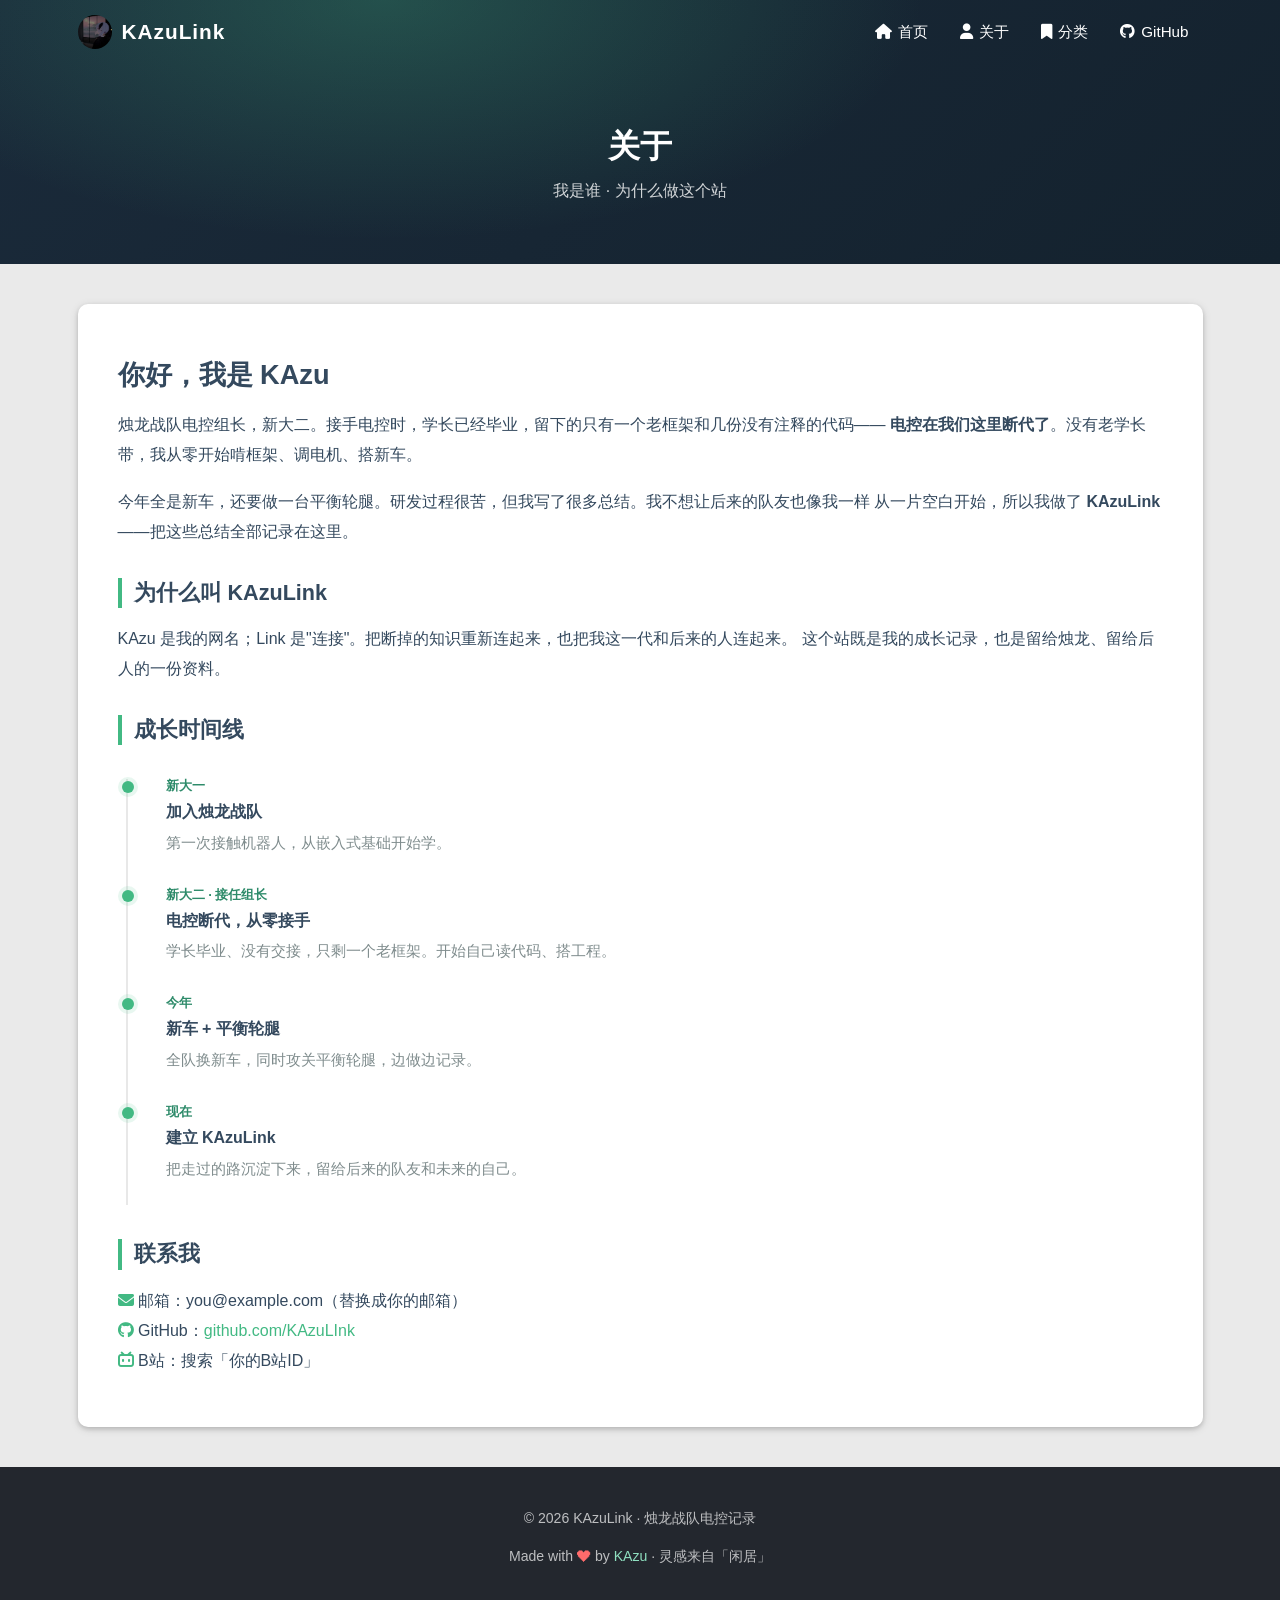
==== about.html @ f5722d4b "init: KAzuLink 电控博客" ====
<!DOCTYPE html>
<html lang="zh-CN">
<head>
  <meta charset="utf-8">
  <meta name="viewport" content="width=device-width, initial-scale=1.0">
  <meta name="description" content="关于 KAzuLink 与烛龙电控">
  <title>关于 · KAzuLink</title>
  <link rel="icon" type="image/png" href="preview.jpg">
  <link rel="stylesheet" href="https://cdn.jsdelivr.net/npm/@fortawesome/fontawesome-free@6.5.1/css/all.min.css">
  <link rel="stylesheet" href="https://cdn.jsdelivr.net/npm/aos@2.3.4/dist/aos.css">
  <link rel="stylesheet" href="css/style.css">
</head>
<body>

  <header class="navbar-fixed">
    <nav id="headNav" class="nav-transparent">
      <div class="container">
        <div class="brand">
          <a href="index.html" class="waves-effect">
            <img src="preview.jpg" class="logo-img" alt="LOGO">
            <span>KAzuLink</span>
          </a>
        </div>
        <ul class="nav-menu">
          <li><a href="index.html" class="waves-effect"><i class="fas fa-home"></i><span>首页</span></a></li>
          <li><a href="about.html" class="waves-effect"><i class="fas fa-user"></i><span>关于</span></a></li>
          <li><a href="categories.html" class="waves-effect"><i class="fas fa-bookmark"></i><span>分类</span></a></li>
          <li><a href="https://github.com/KAzuLInk" target="_blank" class="waves-effect"><i class="fab fa-github"></i><span>GitHub</span></a></li>
        </ul>
      </div>
    </nav>
  </header>

  <section class="page-hero">
    <h1 data-aos="fade-up">关于</h1>
    <p data-aos="fade-up" data-aos-delay="100">我是谁 · 为什么做这个站</p>
  </section>

  <main class="container">
    <div class="article" data-aos="fade-up">
      <h1>你好，我是 KAzu</h1>
      <p>
        烛龙战队电控组长，新大二。接手电控时，学长已经毕业，留下的只有一个老框架和几份没有注释的代码——
        <strong>电控在我们这里断代了</strong>。没有老学长带，我从零开始啃框架、调电机、搭新车。
      </p>
      <p>
        今年全是新车，还要做一台平衡轮腿。研发过程很苦，但我写了很多总结。我不想让后来的队友也像我一样
        从一片空白开始，所以我做了 <strong>KAzuLink</strong>——把这些总结全部记录在这里。
      </p>

      <h2>为什么叫 KAzuLink</h2>
      <p>
        KAzu 是我的网名；Link 是"连接"。把断掉的知识重新连起来，也把我这一代和后来的人连起来。
        这个站既是我的成长记录，也是留给烛龙、留给后人的一份资料。
      </p>

      <h2>成长时间线</h2>
      <div class="timeline">
        <div class="timeline-item">
          <div class="time">新大一</div>
          <h4>加入烛龙战队</h4>
          <p>第一次接触机器人，从嵌入式基础开始学。</p>
        </div>
        <div class="timeline-item">
          <div class="time">新大二 · 接任组长</div>
          <h4>电控断代，从零接手</h4>
          <p>学长毕业、没有交接，只剩一个老框架。开始自己读代码、搭工程。</p>
        </div>
        <div class="timeline-item">
          <div class="time">今年</div>
          <h4>新车 + 平衡轮腿</h4>
          <p>全队换新车，同时攻关平衡轮腿，边做边记录。</p>
        </div>
        <div class="timeline-item">
          <div class="time">现在</div>
          <h4>建立 KAzuLink</h4>
          <p>把走过的路沉淀下来，留给后来的队友和未来的自己。</p>
        </div>
      </div>

      <h2>联系我</h2>
      <p>
        <i class="fas fa-envelope" style="color:#42b983"></i> 邮箱：you@example.com（替换成你的邮箱）<br>
        <i class="fab fa-github" style="color:#42b983"></i> GitHub：<a href="https://github.com/KAzuLInk">github.com/KAzuLInk</a><br>
        <i class="fab fa-bilibili" style="color:#42b983"></i> B站：搜索「你的B站ID」
      </p>
    </div>
  </main>

  <footer>
    <p>© 2026 KAzuLink · 烛龙战队电控记录</p>
    <p>Made with <span class="heart">❤</span> by <a href="about.html">KAzu</a> · 灵感来自「闲居」</p>
  </footer>

  <script src="https://cdn.jsdelivr.net/npm/aos@2.3.4/dist/aos.js"></script>
  <script src="js/main.js"></script>
</body>
</html>
---- css/style.css ----
/* ============================================================
   KAzuLink · 电控技术博客
   风格复刻自 "闲居" (Hexo + Matery 主题)
   ============================================================ */

:root {
  --bg: #eaeaea;
  --text: #34495e;
  --text-light: #7f8c8d;
  --accent: #42b983;
  --accent-dark: #2e8b6a;
  --accent-light: rgba(66, 185, 131, .12);
  --card-bg: #ffffff;
  --border: #e8e8e8;
  --shadow: 0 2px 5px 0 rgba(0, 0, 0, .16), 0 2px 10px 0 rgba(0, 0, 0, .12);
  --shadow-hover: 0 6px 16px 0 rgba(0, 0, 0, .18), 0 4px 20px 0 rgba(0, 0, 0, .14);
  --radius: 10px;
  --nav-h: 64px;
}

* { box-sizing: border-box; }

html { scroll-behavior: smooth; }

body {
  margin: 0;
  color: var(--text);
  background-color: var(--bg);
  font-family: -apple-system, BlinkMacSystemFont, "Segoe UI", "PingFang SC",
    "Hiragino Sans GB", "Microsoft YaHei", sans-serif;
  font-size: 16px;
  line-height: 1.7;
  overflow-x: hidden;
}

a { color: var(--accent); text-decoration: none; }
a:hover { color: var(--accent-dark); }

h1, h2, h3, h4, h5, h6 { color: var(--text); line-height: 1.4; }

img { max-width: 100%; }

.container {
  width: 90%;
  max-width: 1125px;
  margin: 0 auto;
}

/* ============================================================
   顶部导航（透明 -> 滚动后变白）
   ============================================================ */
.navbar-fixed {
  position: fixed;
  top: 0;
  left: 0;
  right: 0;
  height: var(--nav-h);
  z-index: 1000;
}

nav {
  height: var(--nav-h);
  display: flex;
  align-items: center;
  transition: background-color .35s ease, box-shadow .35s ease;
  background-color: transparent;
}

nav.solid {
  background-color: #fff;
  box-shadow: 0 2px 8px rgba(0, 0, 0, .12);
}

nav .container {
  display: flex;
  align-items: center;
  justify-content: space-between;
}

.brand a {
  display: flex;
  align-items: center;
  gap: 10px;
  color: #fff;
  font-size: 1.3rem;
  font-weight: 700;
  letter-spacing: 1px;
}

nav.solid .brand a { color: var(--text); }

.brand .logo-img {
  width: 34px;
  height: 34px;
  border-radius: 50%;
  object-fit: cover;
  background: var(--accent);
}

.nav-menu {
  display: flex;
  align-items: center;
  gap: 4px;
  list-style: none;
  margin: 0;
  padding: 0;
}

.nav-menu li a {
  display: flex;
  align-items: center;
  gap: 6px;
  padding: 8px 14px;
  border-radius: 20px;
  color: #fff;
  font-size: .95rem;
  transition: background-color .25s;
}

nav.solid .nav-menu li a { color: var(--text); }

.nav-menu li a:hover {
  background-color: rgba(255, 255, 255, .18);
}

nav.solid .nav-menu li a:hover {
  background-color: var(--accent-light);
  color: var(--accent-dark);
}

/* 波纹（Materialize waves 简化版） */
.waves-effect {
  position: relative;
  overflow: hidden;
  cursor: pointer;
}

.wave-ripple {
  position: absolute;
  border-radius: 50%;
  background: rgba(255, 255, 255, .45);
  transform: scale(0);
  animation: ripple .6s linear;
  pointer-events: none;
}

nav.solid .wave-ripple { background: rgba(66, 185, 131, .35); }

@keyframes ripple {
  to { transform: scale(4); opacity: 0; }
}

/* ============================================================
   Hero Banner
   ============================================================ */
.hero {
  position: relative;
  min-height: 100vh;
  display: flex;
  align-items: center;
  justify-content: center;
  text-align: center;
  background:
    radial-gradient(1200px 600px at 20% 10%, rgba(66, 185, 131, .35), transparent 60%),
    radial-gradient(1000px 700px at 80% 20%, rgba(52, 152, 219, .35), transparent 60%),
    linear-gradient(135deg, #1a2a3a 0%, #232b36 50%, #14222e 100%);
  color: #fff;
}

.hero-inner { padding: 0 24px; }

.hero .site-title {
  margin: 0;
  font-size: clamp(2.4rem, 6vw, 4rem);
  font-weight: 800;
  letter-spacing: 2px;
  color: #fff;
}

.hero .site-subtitle {
  margin-top: 16px;
  font-size: clamp(1rem, 2.4vw, 1.3rem);
  color: rgba(255, 255, 255, .85);
  letter-spacing: 1px;
}

.hero .scroll-down {
  position: absolute;
  bottom: 32px;
  left: 50%;
  transform: translateX(-50%);
  color: rgba(255, 255, 255, .85);
  font-size: 1.6rem;
  animation: bounce 2s infinite;
}

@keyframes bounce {
  0%, 20%, 50%, 80%, 100% { transform: translate(-50%, 0); }
  40% { transform: translate(-50%, -14px); }
  60% { transform: translate(-50%, -7px); }
}

/* ============================================================
   主体布局：左侧个人卡片 + 右侧文章列表
   ============================================================ */
.main {
  padding: 40px 0 60px;
}

.layout {
  display: grid;
  grid-template-columns: 320px 1fr;
  gap: 24px;
  align-items: start;
}

/* ---- 卡片通用 ---- */
.card {
  background: var(--card-bg);
  border-radius: var(--radius);
  box-shadow: var(--shadow);
  overflow: hidden;
  transition: box-shadow .3s ease, transform .3s ease;
}

.card.hoverable:hover {
  box-shadow: var(--shadow-hover);
  transform: translateY(-4px);
}

/* ---- 个人卡片 ---- */
.profile-card { text-align: center; }

.profile-cover {
  height: 110px;
  background:
    radial-gradient(600px 300px at 50% 0%, rgba(66, 185, 131, .5), transparent 70%),
    linear-gradient(135deg, #2b3a4a, #1f2c38);
}

.profile-body { padding: 0 24px 26px; }

/* 个人名片核心区：可点击跳转"关于"页 */
.profile-main {
  display: block;
  color: inherit;
  text-decoration: none;
}

.profile-main:hover .profile-name { color: var(--accent); }

.profile-main:hover .avatar {
  box-shadow: 0 6px 18px rgba(66, 185, 131, .35);
  border-color: var(--accent);
}

.avatar {
  width: 110px;
  height: 110px;
  border-radius: 50%;
  object-fit: cover;
  margin-top: -55px;
  border: 4px solid #fff;
  box-shadow: 0 4px 12px rgba(0, 0, 0, .18);
  background: #fff;
}

.profile-name {
  margin: 14px 0 4px;
  font-size: 1.45rem;
  font-weight: 700;
}

.profile-title {
  margin: 0;
  color: var(--text-light);
  font-size: .9rem;
}

.profile-bio {
  margin: 14px 0 0;
  color: var(--text-light);
  font-size: .9rem;
  line-height: 1.7;
}

.profile-links {
  margin-top: 18px;
  display: flex;
  justify-content: center;
  gap: 12px;
}

.profile-links a {
  width: 40px;
  height: 40px;
  display: flex;
  align-items: center;
  justify-content: center;
  border-radius: 50%;
  background: var(--accent-light);
  color: var(--accent-dark);
  font-size: 1.1rem;
  transition: background-color .25s, transform .25s;
}

.profile-links a:hover {
  background: var(--accent);
  color: #fff;
  transform: translateY(-3px);
}

/* 数据统计 */
.profile-stats {
  margin-top: 20px;
  padding-top: 16px;
  border-top: 1px solid var(--border);
  display: flex;
  justify-content: space-around;
}

.profile-stats .stat b {
  display: block;
  font-size: 1.2rem;
  color: var(--accent-dark);
}

.profile-stats .stat span {
  font-size: .78rem;
  color: var(--text-light);
}

/* ---- 文章卡片 ---- */
.section-head {
  display: flex;
  align-items: center;
  justify-content: space-between;
  margin: 4px 2px 18px;
}

.section-head h2 {
  margin: 0;
  font-size: 1.4rem;
  display: flex;
  align-items: center;
  gap: 10px;
}

.section-head h2 i { color: var(--accent); }

.section-head .more { font-size: .9rem; }

.post-card {
  padding: 22px 26px;
  margin-bottom: 18px;
}

.post-card .post-meta {
  display: flex;
  flex-wrap: wrap;
  gap: 14px;
  align-items: center;
  color: var(--text-light);
  font-size: .84rem;
}

.post-card .post-meta i { margin-right: 4px; }

.post-card h3 {
  margin: 12px 0 8px;
  font-size: 1.25rem;
}

.post-card h3 a { color: var(--text); }
.post-card h3 a:hover { color: var(--accent); }

.post-card .post-excerpt {
  margin: 0;
  color: var(--text-light);
  font-size: .94rem;
}

.post-tags {
  margin-top: 14px;
  display: flex;
  flex-wrap: wrap;
  gap: 8px;
}

.post-tags .tag {
  padding: 3px 12px;
  border-radius: 14px;
  background: var(--accent-light);
  color: var(--accent-dark);
  font-size: .78rem;
}

.post-tags .tag i { margin-right: 3px; }

/* ============================================================
   右侧弹出分类抽屉
   ============================================================ */
.category-drawer {
  position: fixed;
  top: 50%;
  right: -228px;                 /* 只露出左侧 44px 把手 */
  transform: translateY(-50%);
  z-index: 990;
  display: flex;
  transition: right .38s cubic-bezier(.22, .61, .36, 1);
}

.category-drawer:hover,
.category-drawer.open {
  right: 0;
}

.drawer-handle {
  width: 44px;
  display: flex;
  flex-direction: column;
  align-items: center;
  justify-content: center;
  gap: 10px;
  background: linear-gradient(180deg, var(--accent), var(--accent-dark));
  color: #fff;
  border-radius: 10px 0 0 10px;
  box-shadow: -2px 0 10px rgba(0, 0, 0, .25);
  cursor: pointer;
}

.drawer-handle .handle-text {
  writing-mode: vertical-rl;
  letter-spacing: 4px;
  font-size: .86rem;
  font-weight: 700;
}

.drawer-handle i { font-size: 1.1rem; }

.drawer-body {
  width: 228px;
  background: #fff;
  box-shadow: -4px 0 16px rgba(0, 0, 0, .22);
  padding: 16px 14px 18px;
  display: flex;
  flex-direction: column;
  gap: 8px;
}

.drawer-title {
  font-size: 1rem;
  font-weight: 700;
  padding: 2px 6px 10px;
  border-bottom: 1px solid var(--border);
  margin-bottom: 4px;
}

.drawer-title i { color: var(--accent); margin-right: 6px; }

.drawer-item {
  display: flex;
  align-items: center;
  gap: 12px;
  padding: 10px 12px;
  border-radius: 8px;
  color: var(--text);
  font-size: .92rem;
  transition: background-color .2s, color .2s, transform .2s;
}

.drawer-item i {
  width: 22px;
  text-align: center;
  color: var(--accent);
  font-size: 1rem;
}

.drawer-item:hover {
  background: var(--accent-light);
  color: var(--accent-dark);
  transform: translateX(4px);
}

.drawer-item .count {
  margin-left: auto;
  font-size: .78rem;
  color: var(--text-light);
  background: var(--bg);
  border-radius: 10px;
  padding: 1px 8px;
}

/* ============================================================
   返回顶部
   ============================================================ */
.to-top {
  position: fixed;
  right: 28px;
  bottom: 28px;
  width: 46px;
  height: 46px;
  border-radius: 50%;
  background: var(--accent);
  color: #fff;
  border: none;
  font-size: 1.2rem;
  cursor: pointer;
  box-shadow: var(--shadow);
  opacity: 0;
  visibility: hidden;
  transform: translateY(12px);
  transition: opacity .3s, transform .3s, visibility .3s;
  z-index: 960;
}

.to-top.show {
  opacity: 1;
  visibility: visible;
  transform: translateY(0);
}

.to-top:hover { background: var(--accent-dark); }

/* ============================================================
   页脚
   ============================================================ */
footer {
  background: #23272e;
  color: rgba(255, 255, 255, .7);
  text-align: center;
  padding: 26px 20px;
  font-size: .88rem;
}

footer a { color: #8fe0c0; }

footer .heart { color: #ff6b6b; }

/* ============================================================
   文章页 / 关于页 正文
   ============================================================ */
.page-hero {
  padding: calc(var(--nav-h) + 60px) 0 60px;
  background:
    radial-gradient(900px 400px at 30% 0%, rgba(66, 185, 131, .28), transparent 60%),
    linear-gradient(135deg, #1a2a3a, #14222e);
  color: #fff;
  text-align: center;
}

.page-hero h1 { color: #fff; font-size: 2rem; margin: 0 0 8px; }
.page-hero p { color: rgba(255, 255, 255, .8); margin: 0; }

.article {
  background: var(--card-bg);
  border-radius: var(--radius);
  box-shadow: var(--shadow);
  padding: 34px 40px;
  margin: 40px 0;
}

.article .article-meta {
  color: var(--text-light);
  font-size: .86rem;
  display: flex;
  flex-wrap: wrap;
  gap: 16px;
  padding-bottom: 16px;
  border-bottom: 1px solid var(--border);
}

.article h1 { font-size: 1.7rem; margin: 18px 0 10px; }

.article h2 {
  font-size: 1.35rem;
  margin: 30px 0 12px;
  padding-left: 12px;
  border-left: 4px solid var(--accent);
}

.article p { line-height: 1.9; }

.article code {
  background: var(--accent-light);
  color: var(--accent-dark);
  padding: 2px 6px;
  border-radius: 4px;
  font-family: "SFMono-Regular", Consolas, "Courier New", monospace;
  font-size: .88em;
}

.article pre {
  background: #1f2a36;
  color: #d6e2ec;
  padding: 20px 22px;
  border-radius: 8px;
  overflow-x: auto;
  line-height: 1.6;
}

.article pre code {
  background: none;
  color: inherit;
  padding: 0;
  font-size: .9em;
}

.article blockquote {
  margin: 18px 0;
  padding: 14px 18px;
  border-left: 4px solid var(--accent);
  background: var(--accent-light);
  color: #556;
  border-radius: 0 6px 6px 0;
}

/* 文章配图 */
.article .figure {
  margin: 24px auto;
  text-align: center;
}

.article .figure img {
  max-width: 100%;
  border-radius: 6px;
  box-shadow: var(--shadow);
}

.article .figure .caption {
  margin-top: 10px;
  color: var(--text-light);
  font-size: .85rem;
}

/* 文章持续修订提示 */
.article .article-note {
  margin-top: 30px;
  padding: 14px 18px;
  border-radius: 8px;
  background: #f6f8fa;
  border: 1px dashed #d0d7de;
  color: var(--text-light);
  font-size: .88rem;
}

.article ul, .article ol { padding-left: 24px; }
.article li { margin: 6px 0; }

/* 关于页时间线 */
.timeline {
  position: relative;
  margin: 30px 0 0;
  padding-left: 28px;
}

.timeline::before {
  content: "";
  position: absolute;
  left: 8px;
  top: 4px;
  bottom: 4px;
  width: 2px;
  background: var(--border);
}

.timeline-item {
  position: relative;
  padding: 0 0 26px 20px;
}

.timeline-item::before {
  content: "";
  position: absolute;
  left: -24px;
  top: 6px;
  width: 12px;
  height: 12px;
  border-radius: 50%;
  background: var(--accent);
  box-shadow: 0 0 0 4px var(--accent-light);
}

.timeline-item .time {
  font-size: .82rem;
  color: var(--accent-dark);
  font-weight: 700;
}

.timeline-item h4 { margin: 4px 0 6px; }
.timeline-item p { margin: 0; color: var(--text-light); font-size: .92rem; }

/* 分类页 */
.cat-grid {
  display: grid;
  grid-template-columns: repeat(auto-fill, minmax(300px, 1fr));
  gap: 18px;
}

.cat-card {
  display: block;
  background: var(--card-bg);
  border-radius: var(--radius);
  box-shadow: var(--shadow);
  padding: 22px 24px;
  color: var(--text);
  transition: transform .3s, box-shadow .3s;
}

.cat-card:hover {
  transform: translateY(-4px);
  box-shadow: var(--shadow-hover);
}

.cat-card .cat-icon {
  width: 46px;
  height: 46px;
  border-radius: 12px;
  display: flex;
  align-items: center;
  justify-content: center;
  font-size: 1.3rem;
  color: #fff;
  background: linear-gradient(135deg, var(--accent), var(--accent-dark));
  margin-bottom: 14px;
}

.cat-card h3 { margin: 0 0 6px; font-size: 1.1rem; color: var(--text); }
.cat-card p { margin: 0; color: var(--text-light); font-size: .88rem; }
.cat-card .count { color: var(--accent-dark); font-weight: 700; }

/* 分类文章列表区块 */
.cat-sections { margin-top: 30px; }

.cat-section {
  background: var(--card-bg);
  border-radius: var(--radius);
  box-shadow: var(--shadow);
  padding: 24px 28px;
  margin-bottom: 22px;
  scroll-margin-top: 84px;   /* 锚点跳转时避开固定导航 */
}

.cat-section h2 {
  margin: 0 0 14px;
  font-size: 1.25rem;
  display: flex;
  align-items: center;
  gap: 10px;
}

.cat-section h2 i { color: var(--accent); }

.cat-section ul {
  list-style: none;
  margin: 0;
  padding: 0;
}

.cat-section ul li {
  display: flex;
  align-items: center;
  justify-content: space-between;
  gap: 16px;
  padding: 12px 4px;
  border-bottom: 1px solid var(--border);
  transition: background-color .2s;
}

.cat-section ul li:last-child { border-bottom: none; }

.cat-section ul li a {
  color: var(--text);
  font-size: .96rem;
}

.cat-section ul li a::before {
  content: "\f15c";
  font-family: "Font Awesome 6 Free";
  font-weight: 900;
  color: var(--accent);
  margin-right: 10px;
}

.cat-section ul li a:hover { color: var(--accent-dark); }

.cat-section ul li .date {
  color: var(--text-light);
  font-size: .82rem;
  white-space: nowrap;
}

.cat-empty {
  color: var(--text-light);
  font-size: .9rem;
  font-style: italic;
}

/* ============================================================
   响应式
   ============================================================ */
@media (max-width: 992px) {
  .layout { grid-template-columns: 1fr; }
  .profile-card { max-width: 480px; margin: 0 auto; }
  .category-drawer { display: none; }   /* 小屏隐藏右侧抽屉，用顶部导航 */
}

@media (max-width: 601px) {
  .container { width: 95%; }
  .nav-menu li a span { display: none; }
  .nav-menu li a { padding: 8px 10px; }
  .article { padding: 24px 20px; }
}
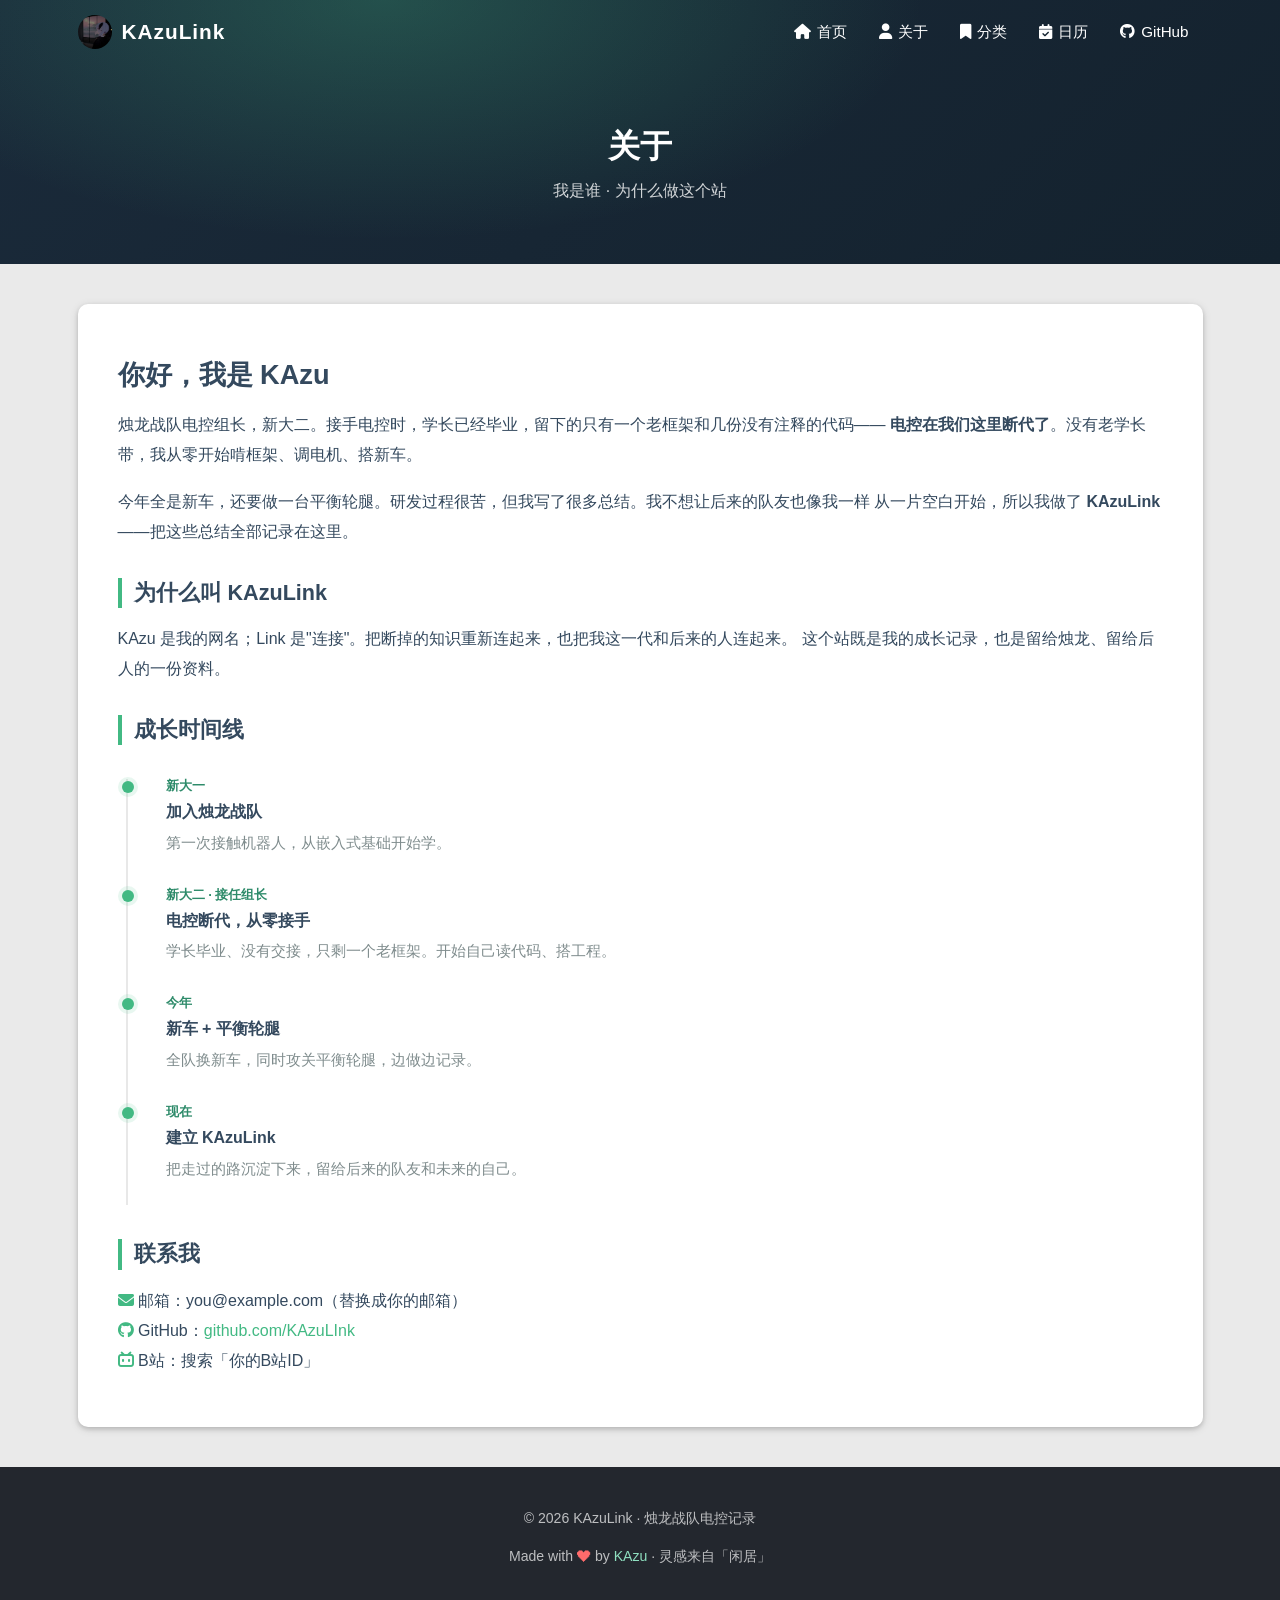
==== commit 23b9ba57: "feat(nav): 导航新增「日历」入口，新增单文件作战日历页 leg-plan.html" ====
--- a/about.html
+++ b/about.html
@@ -25,6 +25,7 @@
           <li><a href="index.html" class="waves-effect"><i class="fas fa-home"></i><span>首页</span></a></li>
           <li><a href="about.html" class="waves-effect"><i class="fas fa-user"></i><span>关于</span></a></li>
           <li><a href="categories.html" class="waves-effect"><i class="fas fa-bookmark"></i><span>分类</span></a></li>
+          <li><a href="leg-plan.html" class="waves-effect"><i class="fas fa-calendar-check"></i><span>日历</span></a></li>
           <li><a href="https://github.com/KAzuLInk" target="_blank" class="waves-effect"><i class="fab fa-github"></i><span>GitHub</span></a></li>
         </ul>
       </div>
